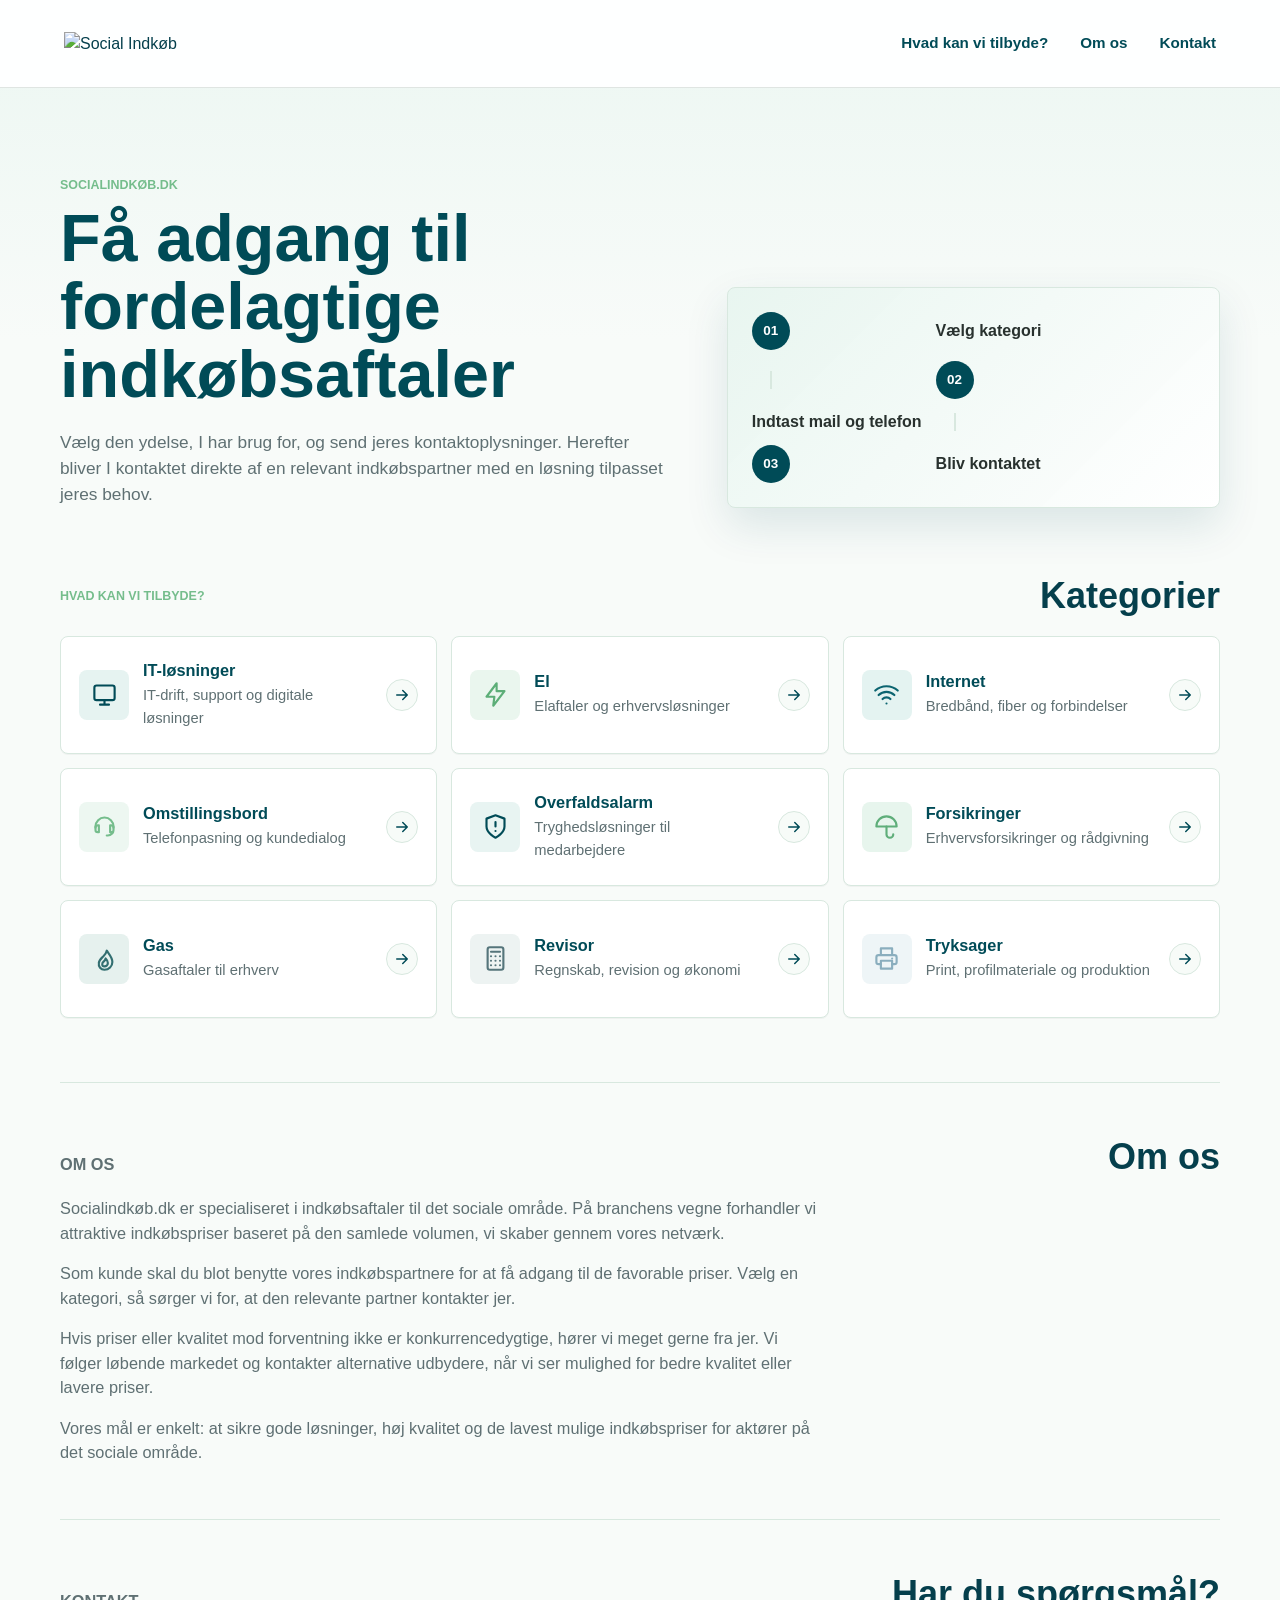
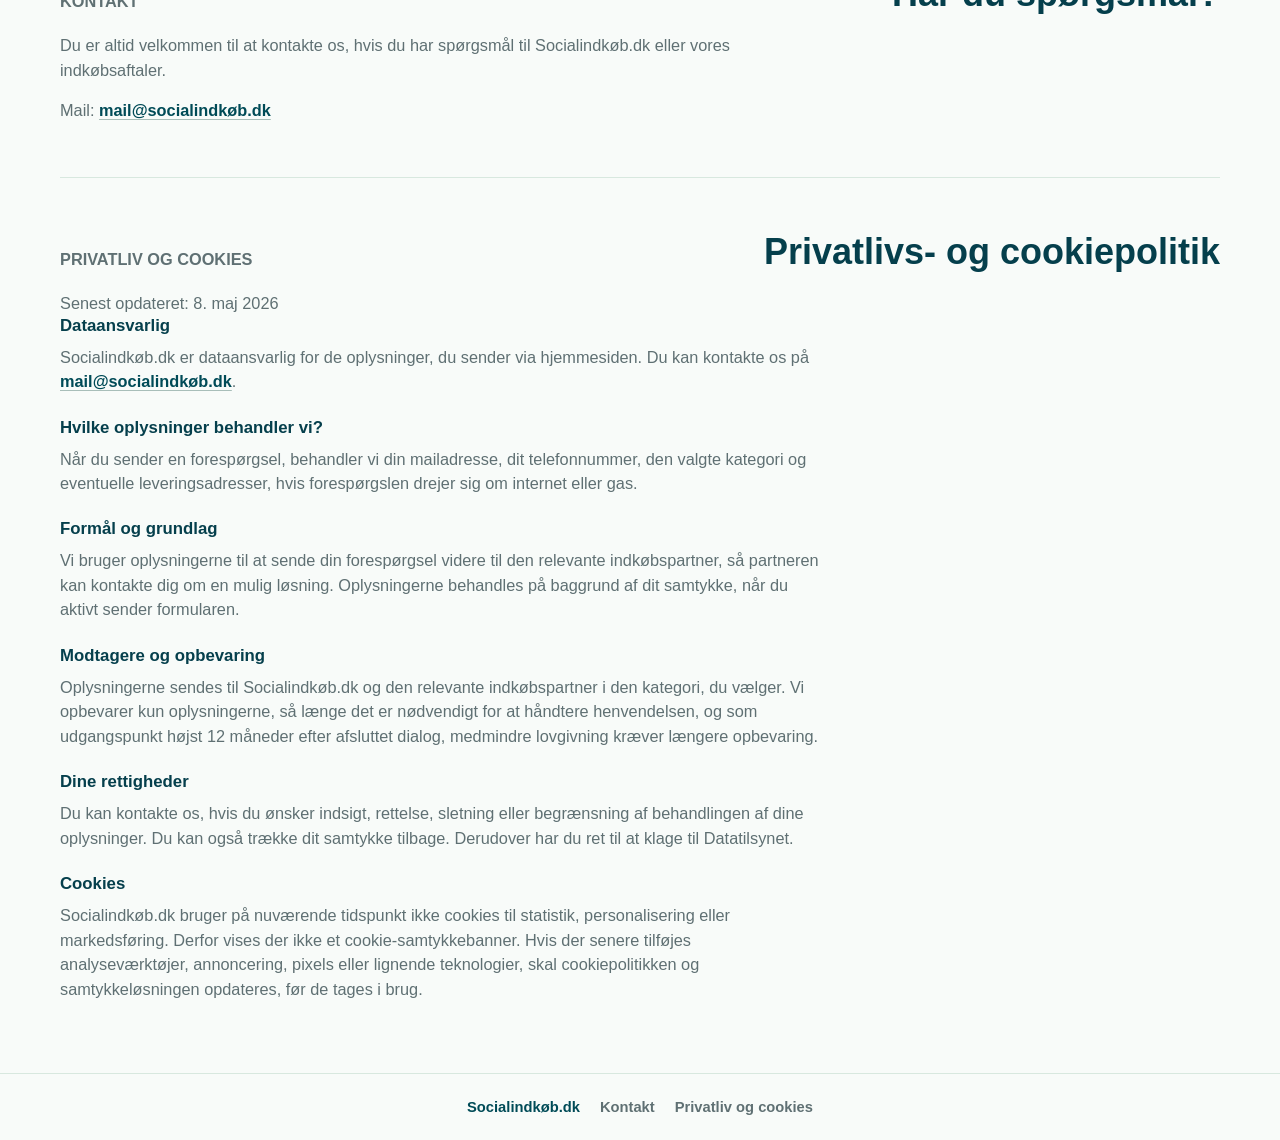
==== index.html @ e5fb5046 "Add files via upload" ====
<!doctype html>
<html lang="da">
  <head>
    <meta charset="utf-8">
    <meta name="viewport" content="width=device-width, initial-scale=1">
    <title>Socialindkøb.dk</title>
    <meta
      name="description"
      content="Socialindkøb.dk forbinder sociale tilbud og aktører med relevante indkøbspartnere og fordelagtige aftaler."
    >
    <link rel="stylesheet" href="styles.css">
  </head>
  <body>
    <header class="site-header">
      <a class="brand" href="#top" aria-label="Socialindkøb.dk forside">
        <img src="assets/social-indkob-logo-clean.png" alt="Social Indkøb" class="brand-logo">
      </a>
      <nav class="main-nav" aria-label="Hovednavigation">
        <a href="#tilbud">Hvad kan vi tilbyde?</a>
        <a href="#om-os">Om os</a>
        <a href="#kontakt">Kontakt</a>
      </nav>
    </header>

    <main id="top">
      <section class="intro" aria-labelledby="intro-title">
        <div class="intro-copy">
          <p class="eyebrow">Socialindkøb.dk</p>
          <h1 id="intro-title">Få adgang til fordelagtige indkøbsaftaler</h1>
          <p>
            Vælg den ydelse, I har brug for, og send jeres kontaktoplysninger.
            Herefter bliver I kontaktet direkte af en relevant indkøbspartner med
            en løsning tilpasset jeres behov.
          </p>
        </div>
        <div class="intro-panel" aria-label="Kontaktflow">
          <span class="panel-number">01</span>
          <span>Vælg kategori</span>
          <span class="panel-divider"></span>
          <span class="panel-number">02</span>
          <span>Indtast mail og telefon</span>
          <span class="panel-divider"></span>
          <span class="panel-number">03</span>
          <span>Bliv kontaktet</span>
        </div>
      </section>

      <section class="category-section" id="tilbud" aria-labelledby="category-title">
        <div class="section-heading">
          <p class="eyebrow">Hvad kan vi tilbyde?</p>
          <h2 id="category-title">Kategorier</h2>
        </div>

        <div class="category-grid" id="categoryGrid"></div>
      </section>

      <section class="content-section" id="om-os" aria-labelledby="about-title">
        <div class="section-heading">
          <p class="eyebrow">Om os</p>
          <h2 id="about-title">Om os</h2>
        </div>
        <p>
          Socialindkøb.dk er specialiseret i indkøbsaftaler til det sociale område.
          På branchens vegne forhandler vi attraktive indkøbspriser baseret på den samlede
          volumen, vi skaber gennem vores netværk.
        </p>
        <p>
          Som kunde skal du blot benytte vores indkøbspartnere for at få adgang til de
          favorable priser. Vælg en kategori, så sørger vi for, at den relevante partner
          kontakter jer.
        </p>
        <p>
          Hvis priser eller kvalitet mod forventning ikke er konkurrencedygtige, hører vi
          meget gerne fra jer. Vi følger løbende markedet og kontakter alternative udbydere,
          når vi ser mulighed for bedre kvalitet eller lavere priser.
        </p>
        <p>
          Vores mål er enkelt: at sikre gode løsninger, høj kvalitet og de lavest mulige
          indkøbspriser for aktører på det sociale område.
        </p>
      </section>

      <section class="content-section contact-section" id="kontakt" aria-labelledby="contact-title">
        <div class="section-heading">
          <p class="eyebrow">Kontakt</p>
          <h2 id="contact-title">Har du spørgsmål?</h2>
        </div>
        <p>
          Du er altid velkommen til at kontakte os, hvis du har spørgsmål til
          Socialindkøb.dk eller vores indkøbsaftaler.
        </p>
        <p>
          Mail:
          <a class="text-link" href="mailto:mail@socialindkøb.dk">mail@socialindkøb.dk</a>
        </p>
      </section>

      <section class="content-section policy-section" id="privatliv" aria-labelledby="privacy-title">
        <div class="section-heading">
          <p class="eyebrow">Privatliv og cookies</p>
          <h2 id="privacy-title">Privatlivs- og cookiepolitik</h2>
        </div>
        <p class="policy-updated">Senest opdateret: 8. maj 2026</p>

        <div class="policy-block">
          <h3>Dataansvarlig</h3>
          <p>
            Socialindkøb.dk er dataansvarlig for de oplysninger, du sender via hjemmesiden.
            Du kan kontakte os på
            <a class="text-link" href="mailto:mail@socialindkøb.dk">mail@socialindkøb.dk</a>.
          </p>
        </div>

        <div class="policy-block">
          <h3>Hvilke oplysninger behandler vi?</h3>
          <p>
            Når du sender en forespørgsel, behandler vi din mailadresse, dit telefonnummer,
            den valgte kategori og eventuelle leveringsadresser, hvis forespørgslen drejer
            sig om internet eller gas.
          </p>
        </div>

        <div class="policy-block">
          <h3>Formål og grundlag</h3>
          <p>
            Vi bruger oplysningerne til at sende din forespørgsel videre til den relevante
            indkøbspartner, så partneren kan kontakte dig om en mulig løsning. Oplysningerne
            behandles på baggrund af dit samtykke, når du aktivt sender formularen.
          </p>
        </div>

        <div class="policy-block">
          <h3>Modtagere og opbevaring</h3>
          <p>
            Oplysningerne sendes til Socialindkøb.dk og den relevante indkøbspartner i den
            kategori, du vælger. Vi opbevarer kun oplysningerne, så længe det er nødvendigt
            for at håndtere henvendelsen, og som udgangspunkt højst 12 måneder efter afsluttet
            dialog, medmindre lovgivning kræver længere opbevaring.
          </p>
        </div>

        <div class="policy-block">
          <h3>Dine rettigheder</h3>
          <p>
            Du kan kontakte os, hvis du ønsker indsigt, rettelse, sletning eller begrænsning
            af behandlingen af dine oplysninger. Du kan også trække dit samtykke tilbage.
            Derudover har du ret til at klage til Datatilsynet.
          </p>
        </div>

        <div class="policy-block">
          <h3>Cookies</h3>
          <p>
            Socialindkøb.dk bruger på nuværende tidspunkt ikke cookies til statistik,
            personalisering eller markedsføring. Derfor vises der ikke et cookie-samtykkebanner.
            Hvis der senere tilføjes analyseværktøjer, annoncering, pixels eller lignende
            teknologier, skal cookiepolitikken og samtykkeløsningen opdateres, før de tages i brug.
          </p>
        </div>
      </section>
    </main>

    <footer class="site-footer">
      <span>Socialindkøb.dk</span>
      <a href="#kontakt">Kontakt</a>
      <a href="#privatliv">Privatliv og cookies</a>
    </footer>

    <dialog class="lead-dialog" id="leadDialog" aria-labelledby="dialogTitle">
      <form id="leadForm" method="dialog">
        <div class="dialog-top">
          <div>
            <p class="eyebrow">Forespørgsel</p>
            <h2 id="dialogTitle">Send kontaktoplysninger</h2>
          </div>
          <button class="icon-button" type="button" id="closeDialog" aria-label="Luk formular">
            <svg aria-hidden="true" viewBox="0 0 24 24">
              <path d="M18 6 6 18M6 6l12 12"></path>
            </svg>
          </button>
        </div>

        <input type="hidden" id="categoryInput" name="category">

        <label for="emailInput">
          Mail
          <input id="emailInput" name="email" type="email" autocomplete="email" required>
        </label>

        <label for="phoneInput">
          Telefon
          <input id="phoneInput" name="phone" type="tel" autocomplete="tel" required>
        </label>

        <label class="delivery-address-field" id="deliveryAddressField" for="deliveryAddressInput" hidden>
          Leveringsadresse(r)
          <textarea
            id="deliveryAddressInput"
            name="deliveryAddress"
            rows="4"
            placeholder="Skriv den eller de adresser, leveringen drejer sig om"
          ></textarea>
        </label>

        <label class="consent-field" for="privacyConsentInput">
          <input id="privacyConsentInput" name="privacyConsent" type="checkbox" required>
          <span>
            Jeg accepterer, at Socialindkøb.dk må sende mine oplysninger til den relevante
            indkøbspartner, så jeg kan blive kontaktet. Jeg har læst
            <a class="text-link" href="#privatliv">privatlivs- og cookiepolitikken</a>.
          </span>
        </label>

        <p class="form-status" id="formStatus" role="status" aria-live="polite"></p>

        <div class="dialog-actions">
          <button class="secondary-button" type="button" id="cancelDialog">Annuller</button>
          <button class="primary-button" type="submit">Send forespørgsel</button>
        </div>
      </form>
    </dialog>

    <script src="script.js"></script>
  </body>
</html>
---- styles.css ----
:root {
  --bg: #f8fbf9;
  --surface: #ffffff;
  --ink: #053f4c;
  --muted: #5f7073;
  --line: #d8e8df;
  --green: #75bd8c;
  --green-dark: #004b57;
  --teal-soft: #e7f5ef;
  --gold: #75bd8c;
  --red: #b86c5d;
  --blue: #9bb9c7;
  --shadow: 0 18px 44px rgba(0, 75, 87, 0.12);
}

* {
  box-sizing: border-box;
}

html {
  scroll-behavior: smooth;
}

body {
  margin: 0;
  min-width: 320px;
  background:
    linear-gradient(180deg, rgba(231, 245, 239, 0.74) 0, rgba(248, 251, 249, 0) 340px),
    var(--bg);
  color: var(--ink);
  font-family: Arial, Helvetica, sans-serif;
  line-height: 1.5;
}

a {
  color: inherit;
  text-decoration: none;
}

.text-link {
  color: var(--green-dark);
  font-weight: 800;
  text-decoration: underline;
  text-decoration-color: rgba(19, 76, 66, 0.35);
  text-underline-offset: 3px;
}

button,
input,
textarea {
  font: inherit;
}

.site-header {
  position: sticky;
  top: 0;
  z-index: 10;
  display: flex;
  align-items: center;
  justify-content: space-between;
  gap: 24px;
  min-height: 88px;
  padding: 12px clamp(18px, 5vw, 64px);
  border-bottom: 1px solid rgba(220, 227, 223, 0.9);
  background: rgba(255, 255, 255, 0.94);
  backdrop-filter: blur(18px);
}

.brand {
  display: inline-flex;
  align-items: center;
  flex: 0 0 auto;
  max-width: min(330px, 58vw);
}

.brand-logo {
  display: block;
  width: clamp(220px, 22vw, 330px);
  height: auto;
}

.main-nav {
  display: flex;
  align-items: center;
  justify-content: flex-end;
  gap: clamp(14px, 3vw, 32px);
  color: var(--green-dark);
  font-size: 0.95rem;
  font-weight: 700;
}

.main-nav a {
  position: relative;
  white-space: nowrap;
}

.main-nav a::after {
  position: absolute;
  right: 0;
  bottom: -8px;
  left: 0;
  height: 2px;
  background: var(--green);
  content: "";
  opacity: 0;
  transform: translateY(4px);
  transition: opacity 160ms ease, transform 160ms ease;
}

.main-nav a:hover::after,
.main-nav a:focus-visible::after {
  opacity: 1;
  transform: translateY(0);
}

main {
  overflow: hidden;
}

.intro,
.category-section,
.content-section {
  width: min(1160px, calc(100% - 36px));
  margin: 0 auto;
}

.intro {
  display: grid;
  grid-template-columns: minmax(0, 1.1fr) minmax(280px, 0.9fr);
  gap: clamp(24px, 5vw, 64px);
  align-items: end;
  padding: clamp(42px, 8vw, 88px) 0 32px;
}

.intro-copy {
  max-width: 720px;
}

.eyebrow {
  margin: 0 0 10px;
  color: var(--green);
  font-size: 0.78rem;
  font-weight: 800;
  letter-spacing: 0;
  text-transform: uppercase;
}

h1,
h2,
p {
  overflow-wrap: anywhere;
}

h1 {
  max-width: 800px;
  margin: 0;
  color: var(--green-dark);
  font-size: clamp(2.15rem, 5.2vw, 4.4rem);
  line-height: 1.02;
  letter-spacing: 0;
}

.intro-copy p:last-child {
  max-width: 620px;
  margin: 22px 0 0;
  color: var(--muted);
  font-size: 1.08rem;
}

.intro-panel {
  display: grid;
  grid-template-columns: auto minmax(0, 1fr);
  gap: 11px 14px;
  align-items: center;
  padding: 24px;
  border: 1px solid var(--line);
  border-radius: 8px;
  background:
    linear-gradient(135deg, rgba(231, 245, 239, 0.95), rgba(255, 255, 255, 0.94)),
    var(--surface);
  box-shadow: var(--shadow);
  color: #28312e;
  font-weight: 700;
}

.panel-number {
  display: grid;
  width: 38px;
  height: 38px;
  place-items: center;
  border-radius: 50%;
  background: var(--green-dark);
  color: #fff;
  font-size: 0.84rem;
  font-weight: 800;
}

.panel-divider {
  width: 2px;
  height: 18px;
  margin-left: 18px;
  background: var(--line);
}

.category-section {
  padding: 36px 0 64px;
}

.section-heading {
  display: flex;
  align-items: end;
  justify-content: space-between;
  gap: 24px;
  margin-bottom: 20px;
}

.section-heading h2 {
  margin: 0;
  font-size: clamp(1.55rem, 3vw, 2.25rem);
  line-height: 1.1;
  letter-spacing: 0;
}

.category-grid {
  display: grid;
  grid-template-columns: repeat(3, minmax(0, 1fr));
  gap: 14px;
}

.category-card {
  position: relative;
  display: grid;
  grid-template-columns: 50px minmax(0, 1fr) 32px;
  gap: 14px;
  align-items: center;
  min-height: 118px;
  padding: 18px;
  border: 1px solid var(--line);
  border-radius: 8px;
  background: var(--surface);
  color: var(--ink);
  text-align: left;
  cursor: pointer;
  box-shadow: 0 1px 0 rgba(31, 41, 38, 0.04);
  transition: border-color 160ms ease, box-shadow 160ms ease, transform 160ms ease;
}

.category-card:hover,
.category-card:focus-visible {
  border-color: rgba(117, 189, 140, 0.72);
  box-shadow: var(--shadow);
  outline: none;
  transform: translateY(-2px);
}

.category-icon {
  display: grid;
  width: 50px;
  height: 50px;
  place-items: center;
  border-radius: 8px;
  background: var(--icon-bg);
  color: var(--icon-color);
}

.category-icon svg {
  width: 27px;
  height: 27px;
  fill: none;
  stroke: currentColor;
  stroke-linecap: round;
  stroke-linejoin: round;
  stroke-width: 1.9;
}

.category-text {
  min-width: 0;
}

.category-card h3 {
  margin: 0 0 4px;
  color: var(--green-dark);
  font-size: 1.02rem;
  line-height: 1.2;
  letter-spacing: 0;
}

.category-card p {
  margin: 0;
  color: var(--muted);
  font-size: 0.92rem;
}

.arrow-icon {
  display: grid;
  width: 32px;
  height: 32px;
  place-items: center;
  border: 1px solid var(--line);
  border-radius: 50%;
  background: #f7fbf8;
  color: var(--green-dark);
}

.arrow-icon svg {
  width: 18px;
  height: 18px;
  fill: none;
  stroke: currentColor;
  stroke-linecap: round;
  stroke-linejoin: round;
  stroke-width: 2;
}

.content-section {
  padding: 54px 0;
  border-top: 1px solid var(--line);
}

.content-section p {
  max-width: 760px;
  margin: 0;
  color: var(--muted);
  font-size: 1.02rem;
}

.content-section p + p {
  margin-top: 16px;
}

.contact-section {
  padding-bottom: 54px;
}

.policy-section {
  padding-bottom: 72px;
}

.policy-block {
  max-width: 820px;
}

.policy-updated {
  margin-bottom: 24px;
  font-size: 0.92rem;
}

.policy-block + .policy-block {
  margin-top: 24px;
}

.policy-block h3 {
  margin: 0 0 8px;
  color: var(--ink);
  font-size: 1.05rem;
  line-height: 1.25;
  letter-spacing: 0;
}

.site-footer {
  display: flex;
  align-items: center;
  justify-content: center;
  gap: 20px;
  padding: 22px clamp(18px, 5vw, 64px);
  border-top: 1px solid var(--line);
  color: var(--muted);
  font-size: 0.92rem;
}

.site-footer span {
  color: var(--green-dark);
  font-weight: 800;
}

.site-footer a {
  font-weight: 700;
}

.lead-dialog {
  width: min(520px, calc(100% - 32px));
  padding: 0;
  border: 0;
  border-radius: 8px;
  background: var(--surface);
  color: var(--ink);
  box-shadow: 0 28px 80px rgba(31, 41, 38, 0.28);
}

.lead-dialog::backdrop {
  background: rgba(18, 29, 26, 0.48);
  backdrop-filter: blur(3px);
}

.lead-dialog form {
  padding: 24px;
}

.dialog-top {
  display: flex;
  align-items: start;
  justify-content: space-between;
  gap: 20px;
  margin-bottom: 22px;
}

.dialog-top h2 {
  margin: 0;
  font-size: 1.45rem;
  line-height: 1.16;
  letter-spacing: 0;
}

.icon-button {
  display: grid;
  width: 42px;
  height: 42px;
  flex: 0 0 auto;
  place-items: center;
  border: 1px solid var(--line);
  border-radius: 50%;
  background: #fff;
  color: var(--ink);
  cursor: pointer;
}

.icon-button svg {
  width: 22px;
  height: 22px;
  fill: none;
  stroke: currentColor;
  stroke-linecap: round;
  stroke-linejoin: round;
  stroke-width: 2;
}

label {
  display: grid;
  gap: 8px;
  margin: 0 0 16px;
  color: #35413c;
  font-size: 0.92rem;
  font-weight: 800;
}

.consent-field {
  grid-template-columns: 20px minmax(0, 1fr);
  align-items: start;
  gap: 10px;
  color: var(--muted);
  font-size: 0.9rem;
  font-weight: 600;
  line-height: 1.4;
}

input {
  width: 100%;
  min-height: 48px;
  padding: 12px 14px;
  border: 1px solid #cfd8d3;
  border-radius: 8px;
  background: #fbfcfb;
  color: var(--ink);
}

input[type="checkbox"] {
  width: 18px;
  min-height: 18px;
  margin: 2px 0 0;
  accent-color: var(--green-dark);
}

textarea {
  width: 100%;
  min-height: 112px;
  padding: 12px 14px;
  border: 1px solid #cfd8d3;
  border-radius: 8px;
  background: #fbfcfb;
  color: var(--ink);
  resize: vertical;
}

input:focus,
textarea:focus {
  border-color: var(--green);
  outline: 3px solid rgba(29, 111, 95, 0.14);
}

.delivery-address-field[hidden] {
  display: none;
}

.form-status {
  min-height: 22px;
  margin: 2px 0 16px;
  color: var(--green-dark);
  font-size: 0.92rem;
  font-weight: 700;
}

.dialog-actions {
  display: flex;
  justify-content: flex-end;
  gap: 10px;
}

.primary-button,
.secondary-button {
  min-height: 46px;
  padding: 0 18px;
  border-radius: 8px;
  cursor: pointer;
  font-weight: 800;
}

.primary-button {
  border: 1px solid var(--green-dark);
  background: var(--green-dark);
  color: #fff;
}

.primary-button:hover,
.primary-button:focus-visible {
  background: #003f49;
}

.secondary-button {
  border: 1px solid var(--line);
  background: #fff;
  color: #303a36;
}

@media (max-width: 900px) {
  .site-header {
    align-items: flex-start;
    flex-direction: column;
    gap: 12px;
  }

  .main-nav {
    width: 100%;
    justify-content: flex-start;
    overflow-x: auto;
    padding-bottom: 4px;
  }

  .intro {
    grid-template-columns: 1fr;
    padding-top: 34px;
  }

  .category-grid {
    grid-template-columns: repeat(2, minmax(0, 1fr));
  }
}

@media (max-width: 620px) {
  .brand-logo {
    width: min(235px, 68vw);
  }

  .intro,
  .category-section,
  .content-section {
    width: min(100% - 28px, 1160px);
  }

  .intro-copy p:last-child {
    font-size: 1rem;
  }

  .category-grid {
    grid-template-columns: 1fr;
  }

  .category-card {
    grid-template-columns: 46px minmax(0, 1fr) 30px;
    min-height: 104px;
    padding: 16px;
  }

  .category-icon {
    width: 46px;
    height: 46px;
  }

  .dialog-actions {
    flex-direction: column-reverse;
  }

  .primary-button,
  .secondary-button {
    width: 100%;
  }

  .site-footer {
    align-items: flex-start;
    flex-direction: column;
    gap: 8px;
  }
}
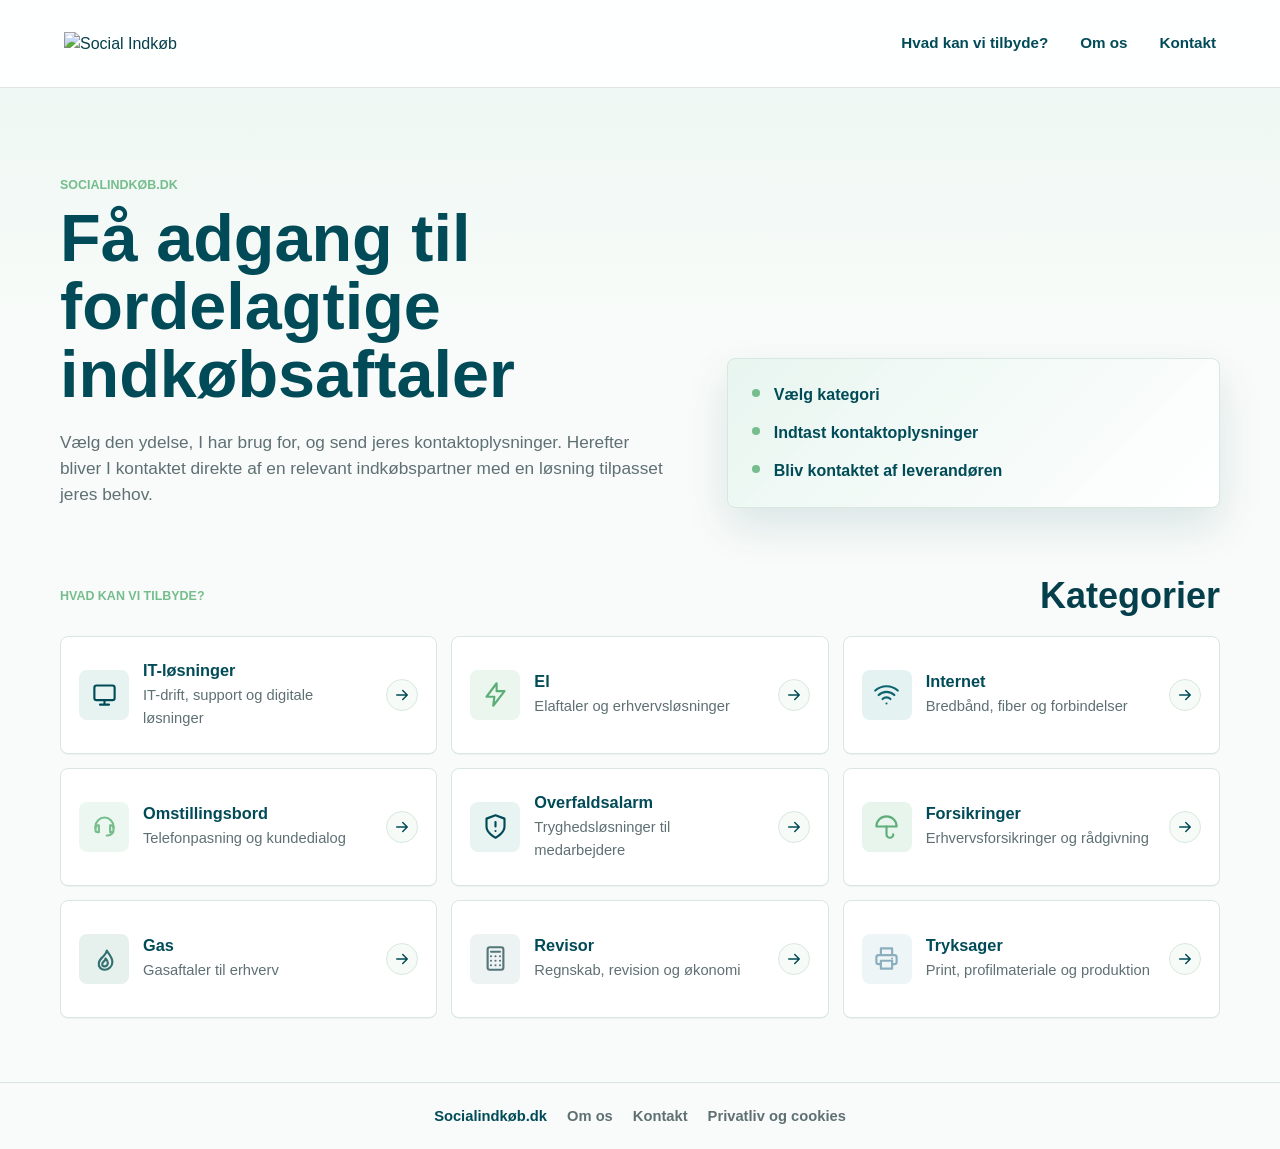
==== commit b3d01e18: "Add files via upload" ====
--- a/index.html
+++ b/index.html
@@ -17,8 +17,8 @@
       </a>
       <nav class="main-nav" aria-label="Hovednavigation">
         <a href="#tilbud">Hvad kan vi tilbyde?</a>
-        <a href="#om-os">Om os</a>
-        <a href="#kontakt">Kontakt</a>
+        <a href="om-os.html">Om os</a>
+        <a href="kontakt.html">Kontakt</a>
       </nav>
     </header>
 
@@ -33,16 +33,11 @@
             en løsning tilpasset jeres behov.
           </p>
         </div>
-        <div class="intro-panel" aria-label="Kontaktflow">
-          <span class="panel-number">01</span>
-          <span>Vælg kategori</span>
-          <span class="panel-divider"></span>
-          <span class="panel-number">02</span>
-          <span>Indtast mail og telefon</span>
-          <span class="panel-divider"></span>
-          <span class="panel-number">03</span>
-          <span>Bliv kontaktet</span>
-        </div>
+        <ul class="intro-steps" aria-label="Kontaktflow">
+          <li>Vælg kategori</li>
+          <li>Indtast kontaktoplysninger</li>
+          <li>Bliv kontaktet af leverandøren</li>
+        </ul>
       </section>
 
       <section class="category-section" id="tilbud" aria-labelledby="category-title">
@@ -54,116 +49,13 @@
         <div class="category-grid" id="categoryGrid"></div>
       </section>
 
-      <section class="content-section" id="om-os" aria-labelledby="about-title">
-        <div class="section-heading">
-          <p class="eyebrow">Om os</p>
-          <h2 id="about-title">Om os</h2>
-        </div>
-        <p>
-          Socialindkøb.dk er specialiseret i indkøbsaftaler til det sociale område.
-          På branchens vegne forhandler vi attraktive indkøbspriser baseret på den samlede
-          volumen, vi skaber gennem vores netværk.
-        </p>
-        <p>
-          Som kunde skal du blot benytte vores indkøbspartnere for at få adgang til de
-          favorable priser. Vælg en kategori, så sørger vi for, at den relevante partner
-          kontakter jer.
-        </p>
-        <p>
-          Hvis priser eller kvalitet mod forventning ikke er konkurrencedygtige, hører vi
-          meget gerne fra jer. Vi følger løbende markedet og kontakter alternative udbydere,
-          når vi ser mulighed for bedre kvalitet eller lavere priser.
-        </p>
-        <p>
-          Vores mål er enkelt: at sikre gode løsninger, høj kvalitet og de lavest mulige
-          indkøbspriser for aktører på det sociale område.
-        </p>
-      </section>
-
-      <section class="content-section contact-section" id="kontakt" aria-labelledby="contact-title">
-        <div class="section-heading">
-          <p class="eyebrow">Kontakt</p>
-          <h2 id="contact-title">Har du spørgsmål?</h2>
-        </div>
-        <p>
-          Du er altid velkommen til at kontakte os, hvis du har spørgsmål til
-          Socialindkøb.dk eller vores indkøbsaftaler.
-        </p>
-        <p>
-          Mail:
-          <a class="text-link" href="mailto:mail@socialindkøb.dk">mail@socialindkøb.dk</a>
-        </p>
-      </section>
-
-      <section class="content-section policy-section" id="privatliv" aria-labelledby="privacy-title">
-        <div class="section-heading">
-          <p class="eyebrow">Privatliv og cookies</p>
-          <h2 id="privacy-title">Privatlivs- og cookiepolitik</h2>
-        </div>
-        <p class="policy-updated">Senest opdateret: 8. maj 2026</p>
-
-        <div class="policy-block">
-          <h3>Dataansvarlig</h3>
-          <p>
-            Socialindkøb.dk er dataansvarlig for de oplysninger, du sender via hjemmesiden.
-            Du kan kontakte os på
-            <a class="text-link" href="mailto:mail@socialindkøb.dk">mail@socialindkøb.dk</a>.
-          </p>
-        </div>
-
-        <div class="policy-block">
-          <h3>Hvilke oplysninger behandler vi?</h3>
-          <p>
-            Når du sender en forespørgsel, behandler vi din mailadresse, dit telefonnummer,
-            den valgte kategori og eventuelle leveringsadresser, hvis forespørgslen drejer
-            sig om internet eller gas.
-          </p>
-        </div>
-
-        <div class="policy-block">
-          <h3>Formål og grundlag</h3>
-          <p>
-            Vi bruger oplysningerne til at sende din forespørgsel videre til den relevante
-            indkøbspartner, så partneren kan kontakte dig om en mulig løsning. Oplysningerne
-            behandles på baggrund af dit samtykke, når du aktivt sender formularen.
-          </p>
-        </div>
-
-        <div class="policy-block">
-          <h3>Modtagere og opbevaring</h3>
-          <p>
-            Oplysningerne sendes til Socialindkøb.dk og den relevante indkøbspartner i den
-            kategori, du vælger. Vi opbevarer kun oplysningerne, så længe det er nødvendigt
-            for at håndtere henvendelsen, og som udgangspunkt højst 12 måneder efter afsluttet
-            dialog, medmindre lovgivning kræver længere opbevaring.
-          </p>
-        </div>
-
-        <div class="policy-block">
-          <h3>Dine rettigheder</h3>
-          <p>
-            Du kan kontakte os, hvis du ønsker indsigt, rettelse, sletning eller begrænsning
-            af behandlingen af dine oplysninger. Du kan også trække dit samtykke tilbage.
-            Derudover har du ret til at klage til Datatilsynet.
-          </p>
-        </div>
-
-        <div class="policy-block">
-          <h3>Cookies</h3>
-          <p>
-            Socialindkøb.dk bruger på nuværende tidspunkt ikke cookies til statistik,
-            personalisering eller markedsføring. Derfor vises der ikke et cookie-samtykkebanner.
-            Hvis der senere tilføjes analyseværktøjer, annoncering, pixels eller lignende
-            teknologier, skal cookiepolitikken og samtykkeløsningen opdateres, før de tages i brug.
-          </p>
-        </div>
-      </section>
     </main>
 
     <footer class="site-footer">
       <span>Socialindkøb.dk</span>
-      <a href="#kontakt">Kontakt</a>
-      <a href="#privatliv">Privatliv og cookies</a>
+      <a href="om-os.html">Om os</a>
+      <a href="kontakt.html">Kontakt</a>
+      <a href="privatliv.html">Privatliv og cookies</a>
     </footer>
 
     <dialog class="lead-dialog" id="leadDialog" aria-labelledby="dialogTitle">
@@ -207,7 +99,7 @@
           <span>
             Jeg accepterer, at Socialindkøb.dk må sende mine oplysninger til den relevante
             indkøbspartner, så jeg kan blive kontaktet. Jeg har læst
-            <a class="text-link" href="#privatliv">privatlivs- og cookiepolitikken</a>.
+            <a class="text-link" href="privatliv.html">privatlivs- og cookiepolitikken</a>.
           </span>
         </label>
 
--- a/styles.css
+++ b/styles.css
@@ -167,11 +167,10 @@
   font-size: 1.08rem;
 }
 
-.intro-panel {
-  display: grid;
-  grid-template-columns: auto minmax(0, 1fr);
-  gap: 11px 14px;
-  align-items: center;
+.intro-steps {
+  display: grid;
+  gap: 14px;
+  margin: 0;
   padding: 24px;
   border: 1px solid var(--line);
   border-radius: 8px;
@@ -179,27 +178,26 @@
     linear-gradient(135deg, rgba(231, 245, 239, 0.95), rgba(255, 255, 255, 0.94)),
     var(--surface);
   box-shadow: var(--shadow);
-  color: #28312e;
-  font-weight: 700;
-}
-
-.panel-number {
-  display: grid;
-  width: 38px;
-  height: 38px;
-  place-items: center;
+  color: var(--green-dark);
+  font-weight: 800;
+  list-style: none;
+}
+
+.intro-steps li {
+  position: relative;
+  padding-left: 22px;
+}
+
+.intro-steps li::before {
+  position: absolute;
+  top: 0.64em;
+  left: 0;
+  width: 8px;
+  height: 8px;
   border-radius: 50%;
-  background: var(--green-dark);
-  color: #fff;
-  font-size: 0.84rem;
-  font-weight: 800;
-}
-
-.panel-divider {
-  width: 2px;
-  height: 18px;
-  margin-left: 18px;
-  background: var(--line);
+  background: var(--green);
+  content: "";
+  transform: translateY(-50%);
 }
 
 .category-section {
@@ -317,6 +315,11 @@
   border-top: 1px solid var(--line);
 }
 
+.legal-main .content-section {
+  border-top: 0;
+  padding-top: clamp(42px, 7vw, 76px);
+}
+
 .content-section p {
   max-width: 760px;
   margin: 0;
@@ -349,6 +352,7 @@
   margin-top: 24px;
 }
 
+.policy-block h2,
 .policy-block h3 {
   margin: 0 0 8px;
   color: var(--ink);
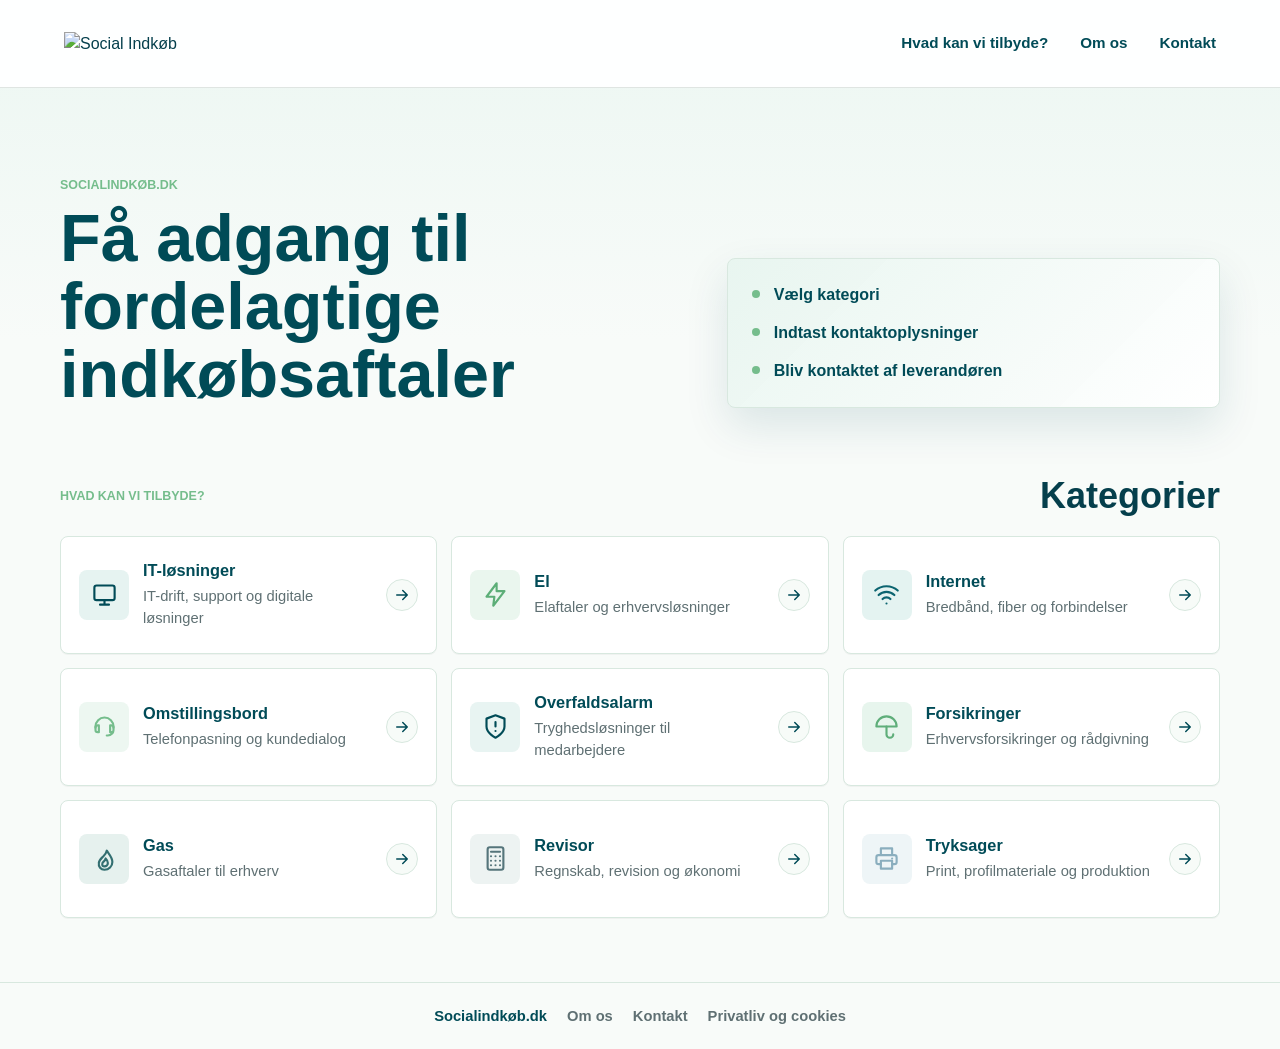
==== commit 04b0d04c: "Add files via upload" ====
--- a/index.html
+++ b/index.html
@@ -27,11 +27,6 @@
         <div class="intro-copy">
           <p class="eyebrow">Socialindkøb.dk</p>
           <h1 id="intro-title">Få adgang til fordelagtige indkøbsaftaler</h1>
-          <p>
-            Vælg den ydelse, I har brug for, og send jeres kontaktoplysninger.
-            Herefter bliver I kontaktet direkte af en relevant indkøbspartner med
-            en løsning tilpasset jeres behov.
-          </p>
         </div>
         <ul class="intro-steps" aria-label="Kontaktflow">
           <li>Vælg kategori</li>
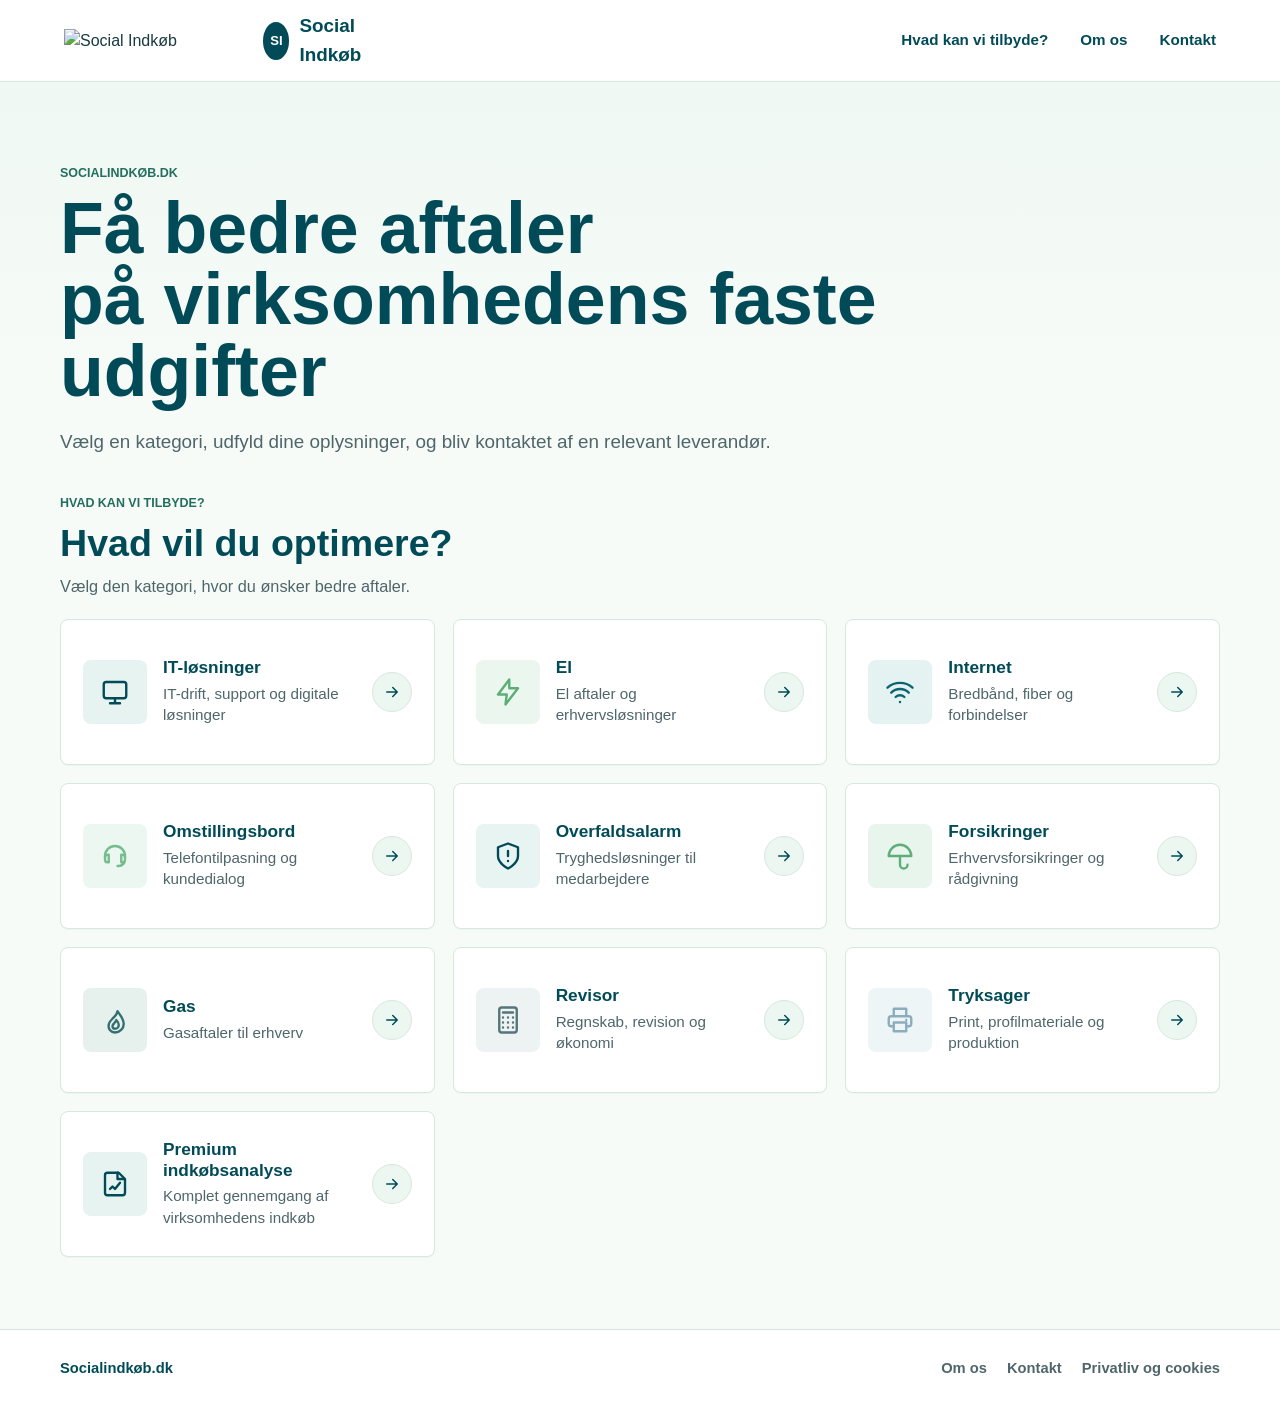
==== commit 212f7990: "Add files via upload" ====
--- a/index.html
+++ b/index.html
@@ -13,7 +13,16 @@
   <body>
     <header class="site-header">
       <a class="brand" href="#top" aria-label="Socialindkøb.dk forside">
-        <img src="assets/social-indkob-logo-clean.png" alt="Social Indkøb" class="brand-logo">
+        <img
+          src="assets/social-indkob-logo-clean.png"
+          alt="Social Indkøb"
+          class="brand-logo"
+          onerror="this.hidden = true; this.nextElementSibling.hidden = false;"
+        >
+        <span class="brand-fallback" hidden>
+          <span class="brand-fallback-mark">SI</span>
+          <span>Social Indkøb</span>
+        </span>
       </a>
       <nav class="main-nav" aria-label="Hovednavigation">
         <a href="#tilbud">Hvad kan vi tilbyde?</a>
@@ -23,34 +32,42 @@
     </header>
 
     <main id="top">
-      <section class="intro" aria-labelledby="intro-title">
-        <div class="intro-copy">
+      <section class="hero" aria-labelledby="hero-title">
+        <div class="hero-copy">
           <p class="eyebrow">Socialindkøb.dk</p>
-          <h1 id="intro-title">Få adgang til fordelagtige indkøbsaftaler</h1>
+          <h1 id="hero-title">
+            Få bedre aftaler
+            <span>på virksomhedens faste udgifter</span>
+          </h1>
+          <p class="hero-subtitle">
+            Vælg en kategori, udfyld dine oplysninger, og bliv kontaktet af en relevant
+            leverandør.
+          </p>
         </div>
-        <ul class="intro-steps" aria-label="Kontaktflow">
-          <li>Vælg kategori</li>
-          <li>Indtast kontaktoplysninger</li>
-          <li>Bliv kontaktet af leverandøren</li>
-        </ul>
       </section>
 
       <section class="category-section" id="tilbud" aria-labelledby="category-title">
         <div class="section-heading">
-          <p class="eyebrow">Hvad kan vi tilbyde?</p>
-          <h2 id="category-title">Kategorier</h2>
+          <div>
+            <p class="eyebrow">Hvad kan vi tilbyde?</p>
+            <h2 id="category-title">Hvad vil du optimere?</h2>
+            <p class="section-subtitle">Vælg den kategori, hvor du ønsker bedre aftaler.</p>
+          </div>
         </div>
 
         <div class="category-grid" id="categoryGrid"></div>
       </section>
-
     </main>
 
     <footer class="site-footer">
-      <span>Socialindkøb.dk</span>
-      <a href="om-os.html">Om os</a>
-      <a href="kontakt.html">Kontakt</a>
-      <a href="privatliv.html">Privatliv og cookies</a>
+      <div class="footer-inner">
+        <span class="footer-brand">Socialindkøb.dk</span>
+        <nav class="footer-nav" aria-label="Footer navigation">
+          <a href="om-os.html">Om os</a>
+          <a href="kontakt.html">Kontakt</a>
+          <a href="privatliv.html">Privatliv og cookies</a>
+        </nav>
+      </div>
     </footer>
 
     <dialog class="lead-dialog" id="leadDialog" aria-labelledby="dialogTitle">
--- a/styles.css
+++ b/styles.css
@@ -1,16 +1,21 @@
 :root {
-  --bg: #f8fbf9;
+  --bg: #f7fbf8;
   --surface: #ffffff;
+  --surface-tint: #edf7f2;
   --ink: #053f4c;
-  --muted: #5f7073;
-  --line: #d8e8df;
-  --green: #75bd8c;
-  --green-dark: #004b57;
-  --teal-soft: #e7f5ef;
-  --gold: #75bd8c;
-  --red: #b86c5d;
-  --blue: #9bb9c7;
+  --text: #183a40;
+  --muted: #4f666a;
+  --label: #236e5e;
+  --line: #d6e8df;
+  --mint: #75bd8c;
+  --mint-strong: #4eaa70;
+  --petrol: #004b57;
+  --petrol-dark: #003944;
+  --focus: rgba(0, 75, 87, 0.24);
   --shadow: 0 18px 44px rgba(0, 75, 87, 0.12);
+  --shadow-soft: 0 10px 28px rgba(0, 75, 87, 0.08);
+  --container: 1160px;
+  --page-x: 36px;
 }
 
 * {
@@ -19,15 +24,20 @@
 
 html {
   scroll-behavior: smooth;
+}
+
+html,
+body {
+  overflow-x: hidden;
 }
 
 body {
   margin: 0;
   min-width: 320px;
   background:
-    linear-gradient(180deg, rgba(231, 245, 239, 0.74) 0, rgba(248, 251, 249, 0) 340px),
+    linear-gradient(180deg, rgba(237, 247, 242, 0.95) 0, rgba(247, 251, 248, 0) 410px),
     var(--bg);
-  color: var(--ink);
+  color: var(--text);
   font-family: Arial, Helvetica, sans-serif;
   line-height: 1.5;
 }
@@ -35,20 +45,41 @@
 a {
   color: inherit;
   text-decoration: none;
-}
-
-.text-link {
-  color: var(--green-dark);
-  font-weight: 800;
-  text-decoration: underline;
-  text-decoration-color: rgba(19, 76, 66, 0.35);
-  text-underline-offset: 3px;
 }
 
 button,
 input,
 textarea {
   font: inherit;
+}
+
+button {
+  border: 0;
+}
+
+:focus-visible {
+  outline: 3px solid var(--focus);
+  outline-offset: 3px;
+}
+
+.visually-hidden {
+  position: absolute;
+  width: 1px;
+  height: 1px;
+  padding: 0;
+  margin: -1px;
+  overflow: hidden;
+  clip: rect(0, 0, 0, 0);
+  white-space: nowrap;
+  border: 0;
+}
+
+.text-link {
+  color: var(--petrol);
+  font-weight: 800;
+  text-decoration: underline;
+  text-decoration-color: rgba(0, 75, 87, 0.35);
+  text-underline-offset: 3px;
 }
 
 .site-header {
@@ -58,11 +89,11 @@
   display: flex;
   align-items: center;
   justify-content: space-between;
-  gap: 24px;
-  min-height: 88px;
+  gap: 28px;
+  min-height: 82px;
   padding: 12px clamp(18px, 5vw, 64px);
-  border-bottom: 1px solid rgba(220, 227, 223, 0.9);
-  background: rgba(255, 255, 255, 0.94);
+  border-bottom: 1px solid rgba(214, 232, 223, 0.9);
+  background: rgba(255, 255, 255, 0.96);
   backdrop-filter: blur(18px);
 }
 
@@ -70,13 +101,37 @@
   display: inline-flex;
   align-items: center;
   flex: 0 0 auto;
-  max-width: min(330px, 58vw);
+  max-width: min(320px, 56vw);
+  min-height: 42px;
 }
 
 .brand-logo {
   display: block;
-  width: clamp(220px, 22vw, 330px);
+  width: clamp(218px, 22vw, 320px);
   height: auto;
+}
+
+.brand-fallback {
+  align-items: center;
+  gap: 10px;
+  color: var(--petrol);
+  font-size: 1.18rem;
+  font-weight: 800;
+}
+
+.brand-fallback:not([hidden]) {
+  display: inline-flex;
+}
+
+.brand-fallback-mark {
+  display: grid;
+  width: 38px;
+  height: 38px;
+  place-items: center;
+  border-radius: 50%;
+  background: var(--petrol);
+  color: #fff;
+  font-size: 0.82rem;
 }
 
 .main-nav {
@@ -84,23 +139,26 @@
   align-items: center;
   justify-content: flex-end;
   gap: clamp(14px, 3vw, 32px);
-  color: var(--green-dark);
+  color: var(--petrol);
   font-size: 0.95rem;
-  font-weight: 700;
+  font-weight: 800;
 }
 
 .main-nav a {
   position: relative;
+  min-height: 32px;
+  display: inline-flex;
+  align-items: center;
   white-space: nowrap;
 }
 
 .main-nav a::after {
   position: absolute;
   right: 0;
-  bottom: -8px;
+  bottom: -3px;
   left: 0;
   height: 2px;
-  background: var(--green);
+  background: var(--mint-strong);
   content: "";
   opacity: 0;
   transform: translateY(4px);
@@ -117,91 +175,79 @@
   overflow: hidden;
 }
 
-.intro,
+.hero,
 .category-section,
 .content-section {
-  width: min(1160px, calc(100% - 36px));
+  width: min(calc(var(--container) + var(--page-x)), 100%);
   margin: 0 auto;
-}
-
-.intro {
-  display: grid;
-  grid-template-columns: minmax(0, 1.1fr) minmax(280px, 0.9fr);
-  gap: clamp(24px, 5vw, 64px);
-  align-items: end;
-  padding: clamp(42px, 8vw, 88px) 0 32px;
-}
-
-.intro-copy {
-  max-width: 720px;
+  padding-right: calc(var(--page-x) / 2);
+  padding-left: calc(var(--page-x) / 2);
+}
+
+.hero {
+  padding-top: clamp(46px, 7vw, 82px);
+  padding-bottom: 20px;
+}
+
+.hero-copy {
+  max-width: 880px;
 }
 
 .eyebrow {
   margin: 0 0 10px;
-  color: var(--green);
+  color: var(--label);
   font-size: 0.78rem;
-  font-weight: 800;
+  font-weight: 900;
   letter-spacing: 0;
   text-transform: uppercase;
 }
 
 h1,
 h2,
+h3,
 p {
   overflow-wrap: anywhere;
 }
 
 h1 {
-  max-width: 800px;
+  max-width: 900px;
   margin: 0;
-  color: var(--green-dark);
-  font-size: clamp(2.15rem, 5.2vw, 4.4rem);
-  line-height: 1.02;
+  color: var(--petrol);
+  font-size: clamp(2.45rem, 5.6vw, 5rem);
+  line-height: 1;
   letter-spacing: 0;
-}
-
-.intro-copy p:last-child {
-  max-width: 620px;
-  margin: 22px 0 0;
+  overflow-wrap: anywhere;
+}
+
+h1 span {
+  display: block;
+}
+
+.hero-subtitle {
+  max-width: 720px;
+  margin: 20px 0 0;
   color: var(--muted);
-  font-size: 1.08rem;
-}
-
-.intro-steps {
-  display: grid;
-  gap: 14px;
-  margin: 0;
-  padding: 24px;
-  border: 1px solid var(--line);
+  font-size: clamp(1rem, 1.8vw, 1.18rem);
+}
+
+.primary-button {
+  display: inline-flex;
+  align-items: center;
+  justify-content: center;
+  min-height: 48px;
   border-radius: 8px;
-  background:
-    linear-gradient(135deg, rgba(231, 245, 239, 0.95), rgba(255, 255, 255, 0.94)),
-    var(--surface);
-  box-shadow: var(--shadow);
-  color: var(--green-dark);
-  font-weight: 800;
-  list-style: none;
-}
-
-.intro-steps li {
-  position: relative;
-  padding-left: 22px;
-}
-
-.intro-steps li::before {
-  position: absolute;
-  top: 0.64em;
-  left: 0;
-  width: 8px;
-  height: 8px;
-  border-radius: 50%;
-  background: var(--green);
-  content: "";
-  transform: translateY(-50%);
-}
-
-.category-section {
-  padding: 36px 0 64px;
+  background: var(--petrol);
+  color: #fff;
+  cursor: pointer;
+  font-weight: 900;
+  transition: background 160ms ease, box-shadow 160ms ease, transform 160ms ease;
+}
+
+.primary-button:hover,
+.primary-button:focus-visible {
+  background: var(--petrol-dark);
+  box-shadow: 0 14px 30px rgba(0, 75, 87, 0.22);
+  transform: translateY(-1px);
 }
 
 .section-heading {
@@ -214,47 +260,75 @@
 
 .section-heading h2 {
   margin: 0;
-  font-size: clamp(1.55rem, 3vw, 2.25rem);
+  color: var(--petrol);
+  font-size: clamp(1.55rem, 3vw, 2.35rem);
   line-height: 1.1;
   letter-spacing: 0;
+}
+
+.legal-main h1 {
+  max-width: 840px;
+  font-size: clamp(2rem, 4vw, 3.2rem);
+  line-height: 1.05;
+}
+
+.section-subtitle {
+  max-width: 620px;
+  margin: 10px 0 0;
+  color: var(--muted);
+  font-size: 1.02rem;
+}
+
+.category-section {
+  padding-top: 18px;
+  padding-bottom: 72px;
+  scroll-margin-top: 104px;
 }
 
 .category-grid {
   display: grid;
   grid-template-columns: repeat(3, minmax(0, 1fr));
-  gap: 14px;
+  gap: 18px;
+  min-width: 0;
 }
 
 .category-card {
   position: relative;
   display: grid;
-  grid-template-columns: 50px minmax(0, 1fr) 32px;
-  gap: 14px;
-  align-items: center;
-  min-height: 118px;
-  padding: 18px;
+  grid-template-columns: 64px minmax(0, 1fr) 44px;
+  gap: 16px;
+  align-items: center;
+  width: 100%;
+  min-width: 0;
+  min-height: 146px;
+  padding: 22px;
   border: 1px solid var(--line);
   border-radius: 8px;
   background: var(--surface);
-  color: var(--ink);
+  color: var(--text);
   text-align: left;
   cursor: pointer;
-  box-shadow: 0 1px 0 rgba(31, 41, 38, 0.04);
+  box-shadow: 0 1px 0 rgba(0, 75, 87, 0.04);
   transition: border-color 160ms ease, box-shadow 160ms ease, transform 160ms ease;
 }
 
 .category-card:hover,
 .category-card:focus-visible {
-  border-color: rgba(117, 189, 140, 0.72);
+  border-color: var(--mint-strong);
   box-shadow: var(--shadow);
   outline: none;
-  transform: translateY(-2px);
+  transform: translateY(-3px);
+}
+
+.category-card:focus-visible {
+  outline: 3px solid var(--focus);
+  outline-offset: 3px;
 }
 
 .category-icon {
   display: grid;
-  width: 50px;
-  height: 50px;
+  width: 64px;
+  height: 64px;
   place-items: center;
   border-radius: 8px;
   background: var(--icon-bg);
@@ -262,8 +336,8 @@
 }
 
 .category-icon svg {
-  width: 27px;
-  height: 27px;
+  width: 30px;
+  height: 30px;
   fill: none;
   stroke: currentColor;
   stroke-linecap: round;
@@ -276,9 +350,9 @@
 }
 
 .category-card h3 {
-  margin: 0 0 4px;
-  color: var(--green-dark);
-  font-size: 1.02rem;
+  margin: 0 0 5px;
+  color: var(--petrol);
+  font-size: 1.08rem;
   line-height: 1.2;
   letter-spacing: 0;
 }
@@ -286,18 +360,29 @@
 .category-card p {
   margin: 0;
   color: var(--muted);
-  font-size: 0.92rem;
+  font-size: 0.95rem;
+  line-height: 1.42;
 }
 
 .arrow-icon {
   display: grid;
-  width: 32px;
-  height: 32px;
+  width: 40px;
+  height: 40px;
+  justify-self: end;
   place-items: center;
   border: 1px solid var(--line);
   border-radius: 50%;
-  background: #f7fbf8;
-  color: var(--green-dark);
+  background: var(--surface-tint);
+  color: var(--petrol);
+  transition: background 160ms ease, border-color 160ms ease, transform 160ms ease;
+}
+
+.category-card:hover .arrow-icon,
+.category-card:focus-visible .arrow-icon {
+  border-color: var(--petrol);
+  background: var(--petrol);
+  color: #fff;
+  transform: translateX(2px);
 }
 
 .arrow-icon svg {
@@ -311,7 +396,8 @@
 }
 
 .content-section {
-  padding: 54px 0;
+  padding-top: 54px;
+  padding-bottom: 54px;
   border-top: 1px solid var(--line);
 }
 
@@ -355,30 +441,49 @@
 .policy-block h2,
 .policy-block h3 {
   margin: 0 0 8px;
-  color: var(--ink);
+  color: var(--petrol);
   font-size: 1.05rem;
   line-height: 1.25;
   letter-spacing: 0;
 }
 
 .site-footer {
+  border-top: 1px solid var(--line);
+  background: #fff;
+}
+
+.footer-inner {
   display: flex;
   align-items: center;
-  justify-content: center;
-  gap: 20px;
-  padding: 22px clamp(18px, 5vw, 64px);
-  border-top: 1px solid var(--line);
+  justify-content: space-between;
+  gap: 18px;
+  width: min(calc(var(--container) + var(--page-x)), 100%);
+  min-height: 76px;
+  margin: 0 auto;
+  padding-right: calc(var(--page-x) / 2);
+  padding-left: calc(var(--page-x) / 2);
   color: var(--muted);
   font-size: 0.92rem;
 }
 
-.site-footer span {
-  color: var(--green-dark);
+.footer-brand {
+  color: var(--petrol);
+  font-weight: 900;
+}
+
+.footer-nav {
+  display: flex;
+  align-items: center;
+  flex-wrap: wrap;
+  justify-content: flex-end;
+  gap: 14px 20px;
+}
+
+.footer-nav a {
+  min-height: 30px;
+  display: inline-flex;
+  align-items: center;
   font-weight: 800;
-}
-
-.site-footer a {
-  font-weight: 700;
 }
 
 .lead-dialog {
@@ -387,12 +492,12 @@
   border: 0;
   border-radius: 8px;
   background: var(--surface);
-  color: var(--ink);
-  box-shadow: 0 28px 80px rgba(31, 41, 38, 0.28);
+  color: var(--text);
+  box-shadow: 0 28px 80px rgba(0, 75, 87, 0.28);
 }
 
 .lead-dialog::backdrop {
-  background: rgba(18, 29, 26, 0.48);
+  background: rgba(0, 57, 68, 0.52);
   backdrop-filter: blur(3px);
 }
 
@@ -410,6 +515,7 @@
 
 .dialog-top h2 {
   margin: 0;
+  color: var(--petrol);
   font-size: 1.45rem;
   line-height: 1.16;
   letter-spacing: 0;
@@ -424,8 +530,13 @@
   border: 1px solid var(--line);
   border-radius: 50%;
   background: #fff;
-  color: var(--ink);
+  color: var(--petrol);
   cursor: pointer;
+}
+
+.icon-button:hover,
+.icon-button:focus-visible {
+  border-color: var(--petrol);
 }
 
 .icon-button svg {
@@ -442,7 +553,7 @@
   display: grid;
   gap: 8px;
   margin: 0 0 16px;
-  color: #35413c;
+  color: var(--text);
   font-size: 0.92rem;
   font-weight: 800;
 }
@@ -457,38 +568,37 @@
   line-height: 1.4;
 }
 
+input,
+textarea {
+  width: 100%;
+  border: 1px solid #c8ddd4;
+  border-radius: 8px;
+  background: #fbfdfc;
+  color: var(--text);
+}
+
 input {
-  width: 100%;
   min-height: 48px;
   padding: 12px 14px;
-  border: 1px solid #cfd8d3;
-  border-radius: 8px;
-  background: #fbfcfb;
-  color: var(--ink);
 }
 
 input[type="checkbox"] {
   width: 18px;
   min-height: 18px;
   margin: 2px 0 0;
-  accent-color: var(--green-dark);
+  accent-color: var(--petrol);
 }
 
 textarea {
-  width: 100%;
   min-height: 112px;
   padding: 12px 14px;
-  border: 1px solid #cfd8d3;
-  border-radius: 8px;
-  background: #fbfcfb;
-  color: var(--ink);
   resize: vertical;
 }
 
 input:focus,
 textarea:focus {
-  border-color: var(--green);
-  outline: 3px solid rgba(29, 111, 95, 0.14);
+  border-color: var(--petrol);
+  outline: 3px solid var(--focus);
 }
 
 .delivery-address-field[hidden] {
@@ -498,9 +608,9 @@
 .form-status {
   min-height: 22px;
   margin: 2px 0 16px;
-  color: var(--green-dark);
+  color: var(--petrol);
   font-size: 0.92rem;
-  font-weight: 700;
+  font-weight: 800;
 }
 
 .dialog-actions {
@@ -515,31 +625,30 @@
   padding: 0 18px;
   border-radius: 8px;
   cursor: pointer;
-  font-weight: 800;
-}
-
-.primary-button {
-  border: 1px solid var(--green-dark);
-  background: var(--green-dark);
-  color: #fff;
-}
-
-.primary-button:hover,
-.primary-button:focus-visible {
-  background: #003f49;
+  font-weight: 900;
 }
 
 .secondary-button {
   border: 1px solid var(--line);
   background: #fff;
-  color: #303a36;
+  color: var(--text);
+}
+
+.secondary-button:hover,
+.secondary-button:focus-visible {
+  border-color: var(--petrol);
 }
 
 @media (max-width: 900px) {
+  :root {
+    --page-x: 28px;
+  }
+
   .site-header {
     align-items: flex-start;
     flex-direction: column;
-    gap: 12px;
+    gap: 10px;
+    min-height: 0;
   }
 
   .main-nav {
@@ -549,44 +658,94 @@
     padding-bottom: 4px;
   }
 
-  .intro {
-    grid-template-columns: 1fr;
-    padding-top: 34px;
-  }
-
   .category-grid {
     grid-template-columns: repeat(2, minmax(0, 1fr));
   }
 }
 
 @media (max-width: 620px) {
+  :root {
+    --page-x: 28px;
+  }
+
+  .hero,
+  .category-section,
+  .content-section,
+  .footer-inner {
+    padding-right: 14px;
+    padding-left: 14px;
+  }
+
+  .brand {
+    max-width: 100%;
+  }
+
   .brand-logo {
-    width: min(235px, 68vw);
-  }
-
-  .intro,
-  .category-section,
-  .content-section {
-    width: min(100% - 28px, 1160px);
-  }
-
-  .intro-copy p:last-child {
-    font-size: 1rem;
+    width: min(235px, 72vw);
+  }
+
+  .hero {
+    padding-top: 34px;
+  }
+
+  .hero-copy,
+  .section-heading,
+  .category-grid {
+    width: calc(100vw - 28px);
+    max-width: calc(100vw - 28px);
+  }
+
+  .hero-subtitle {
+    max-width: calc(100vw - 28px);
+  }
+
+  h1 {
+    font-size: clamp(1.95rem, 10vw, 2.5rem);
+    line-height: 1.04;
   }
 
   .category-grid {
     grid-template-columns: 1fr;
   }
 
+  .section-heading {
+    text-align: left;
+  }
+
+  .section-heading h2 {
+    font-size: clamp(1.55rem, 7.8vw, 2rem);
+  }
+
   .category-card {
-    grid-template-columns: 46px minmax(0, 1fr) 30px;
-    min-height: 104px;
-    padding: 16px;
+    grid-template-columns: 44px minmax(0, 1fr) 34px;
+    gap: 12px;
+    width: 100%;
+    max-width: 100%;
+    min-height: 132px;
+    padding: 14px;
   }
 
   .category-icon {
-    width: 46px;
-    height: 46px;
+    width: 44px;
+    height: 44px;
+  }
+
+  .category-icon svg {
+    width: 25px;
+    height: 25px;
+  }
+
+  .category-card h3 {
+    font-size: 1rem;
+  }
+
+  .category-card p {
+    font-size: 0.88rem;
+  }
+
+  .arrow-icon {
+    width: 34px;
+    height: 34px;
   }
 
   .dialog-actions {
@@ -598,9 +757,15 @@
     width: 100%;
   }
 
-  .site-footer {
+  .footer-inner {
     align-items: flex-start;
     flex-direction: column;
-    gap: 8px;
-  }
-}
+    justify-content: center;
+    padding-top: 18px;
+    padding-bottom: 18px;
+  }
+
+  .footer-nav {
+    justify-content: flex-start;
+  }
+}
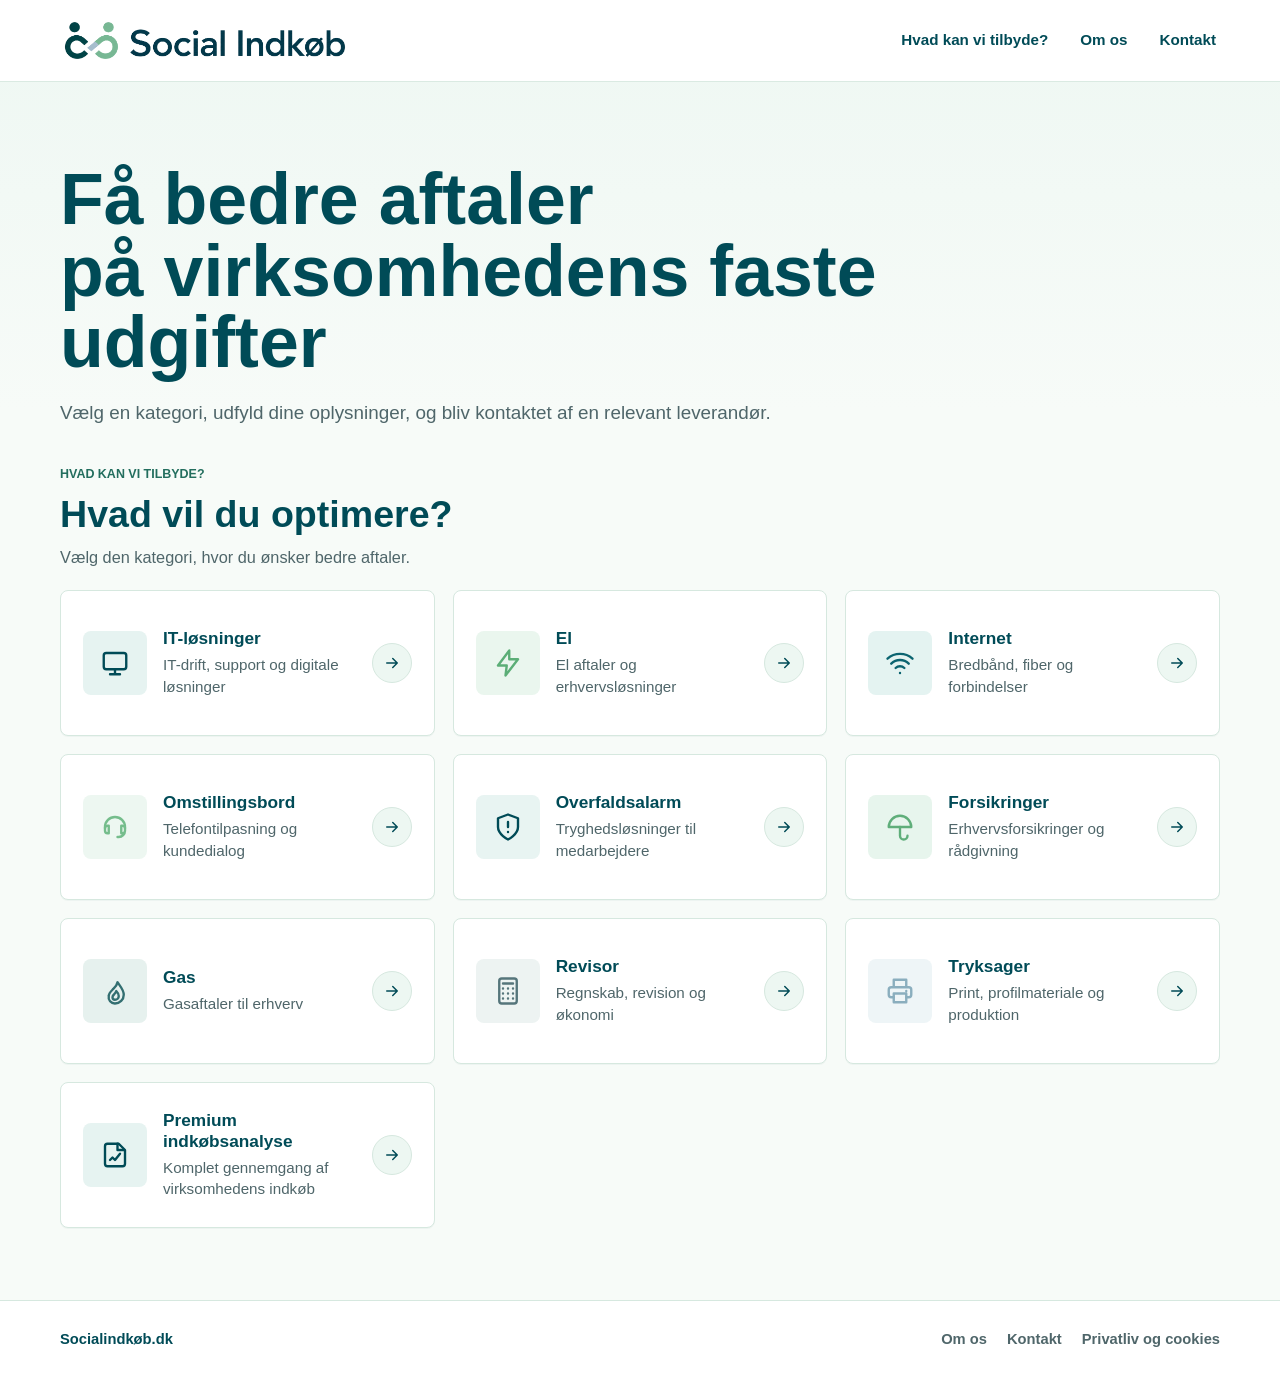
==== commit 03ae3e80: "Add files via upload" ====
--- a/index.html
+++ b/index.html
@@ -15,14 +15,10 @@
       <a class="brand" href="#top" aria-label="Socialindkøb.dk forside">
         <img
           src="assets/social-indkob-logo-clean.png"
-          alt="Social Indkøb"
+          alt=""
           class="brand-logo"
-          onerror="this.hidden = true; this.nextElementSibling.hidden = false;"
+          onerror="this.style.display = 'none';"
         >
-        <span class="brand-fallback" hidden>
-          <span class="brand-fallback-mark">SI</span>
-          <span>Social Indkøb</span>
-        </span>
       </a>
       <nav class="main-nav" aria-label="Hovednavigation">
         <a href="#tilbud">Hvad kan vi tilbyde?</a>
@@ -34,7 +30,6 @@
     <main id="top">
       <section class="hero" aria-labelledby="hero-title">
         <div class="hero-copy">
-          <p class="eyebrow">Socialindkøb.dk</p>
           <h1 id="hero-title">
             Få bedre aftaler
             <span>på virksomhedens faste udgifter</span>
--- a/styles.css
+++ b/styles.css
@@ -111,29 +111,6 @@
   height: auto;
 }
 
-.brand-fallback {
-  align-items: center;
-  gap: 10px;
-  color: var(--petrol);
-  font-size: 1.18rem;
-  font-weight: 800;
-}
-
-.brand-fallback:not([hidden]) {
-  display: inline-flex;
-}
-
-.brand-fallback-mark {
-  display: grid;
-  width: 38px;
-  height: 38px;
-  place-items: center;
-  border-radius: 50%;
-  background: var(--petrol);
-  color: #fff;
-  font-size: 0.82rem;
-}
-
 .main-nav {
   display: flex;
   align-items: center;
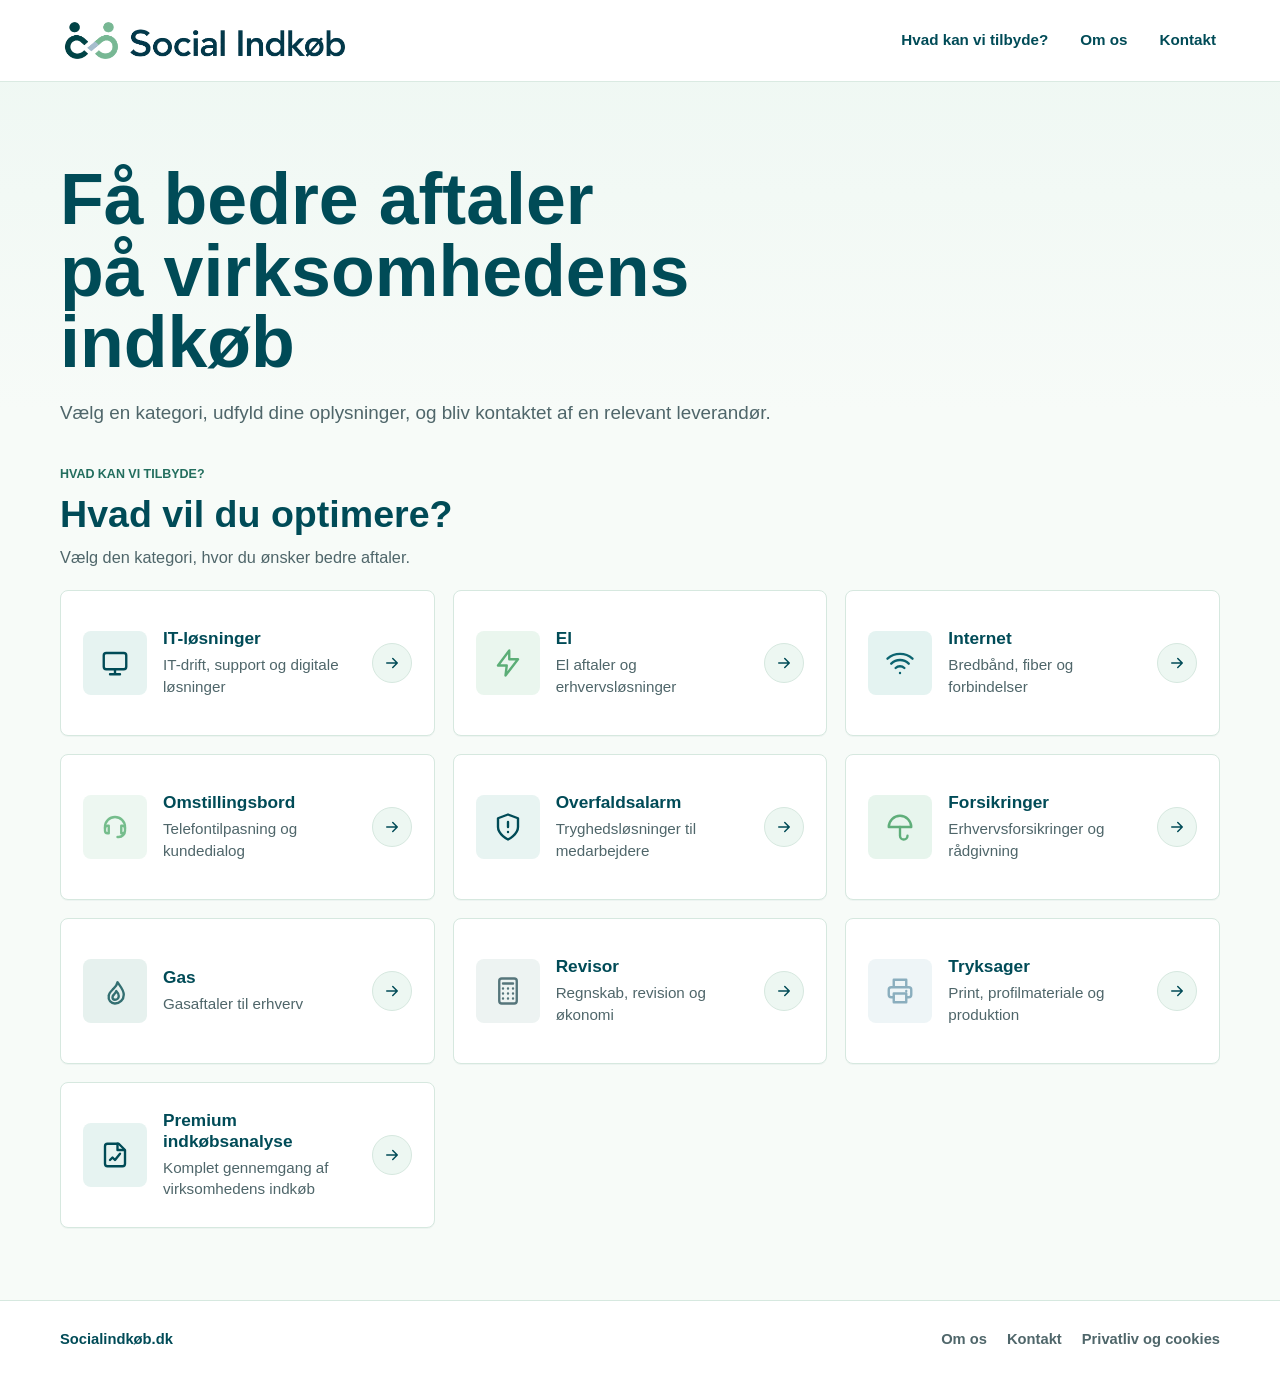
==== commit 6183ab66: "Add files via upload" ====
--- a/index.html
+++ b/index.html
@@ -32,7 +32,7 @@
         <div class="hero-copy">
           <h1 id="hero-title">
             Få bedre aftaler
-            <span>på virksomhedens faste udgifter</span>
+            <span>på virksomhedens indkøb</span>
           </h1>
           <p class="hero-subtitle">
             Vælg en kategori, udfyld dine oplysninger, og bliv kontaktet af en relevant
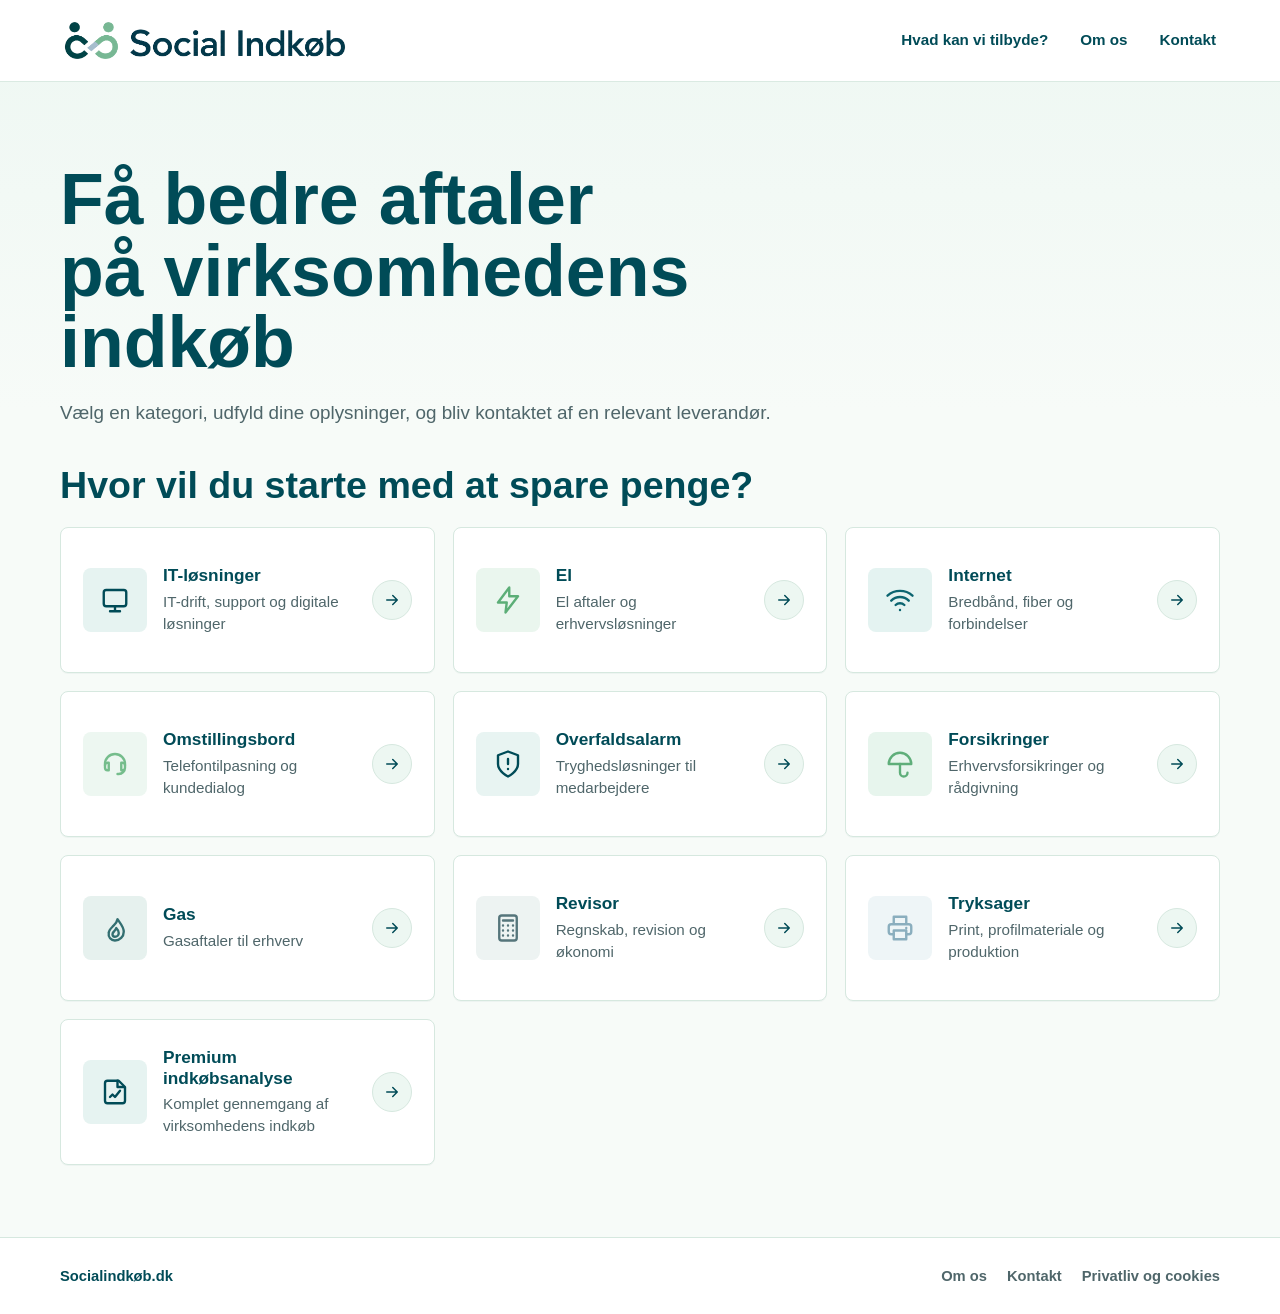
==== commit c8fd198f: "Add files via upload" ====
--- a/index.html
+++ b/index.html
@@ -44,9 +44,7 @@
       <section class="category-section" id="tilbud" aria-labelledby="category-title">
         <div class="section-heading">
           <div>
-            <p class="eyebrow">Hvad kan vi tilbyde?</p>
-            <h2 id="category-title">Hvad vil du optimere?</h2>
-            <p class="section-subtitle">Vælg den kategori, hvor du ønsker bedre aftaler.</p>
+            <h2 id="category-title">Hvor vil du starte med at spare penge?</h2>
           </div>
         </div>
 
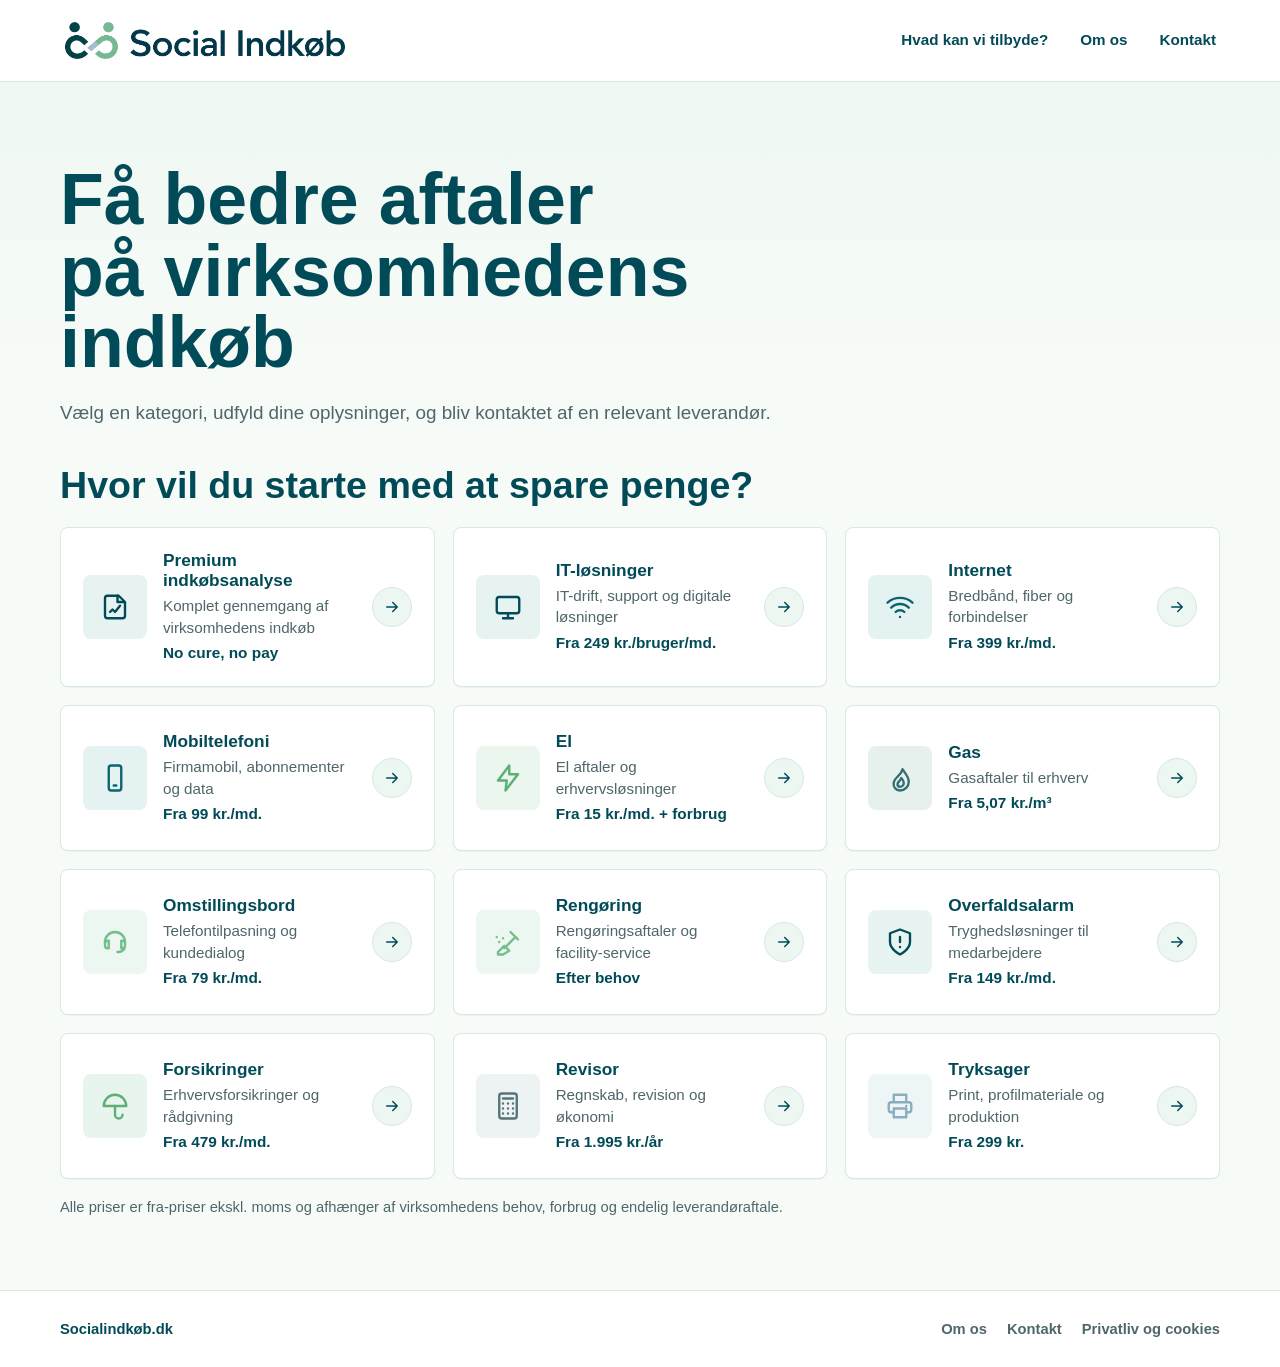
==== commit 3b18c25b: "Add files via upload" ====
--- a/index.html
+++ b/index.html
@@ -49,6 +49,10 @@
         </div>
 
         <div class="category-grid" id="categoryGrid"></div>
+        <p class="price-note">
+          Alle priser er fra-priser ekskl. moms og afhænger af virksomhedens behov,
+          forbrug og endelig leverandøraftale.
+        </p>
       </section>
     </main>
 
--- a/styles.css
+++ b/styles.css
@@ -323,11 +323,13 @@
 }
 
 .category-text {
+  display: grid;
+  gap: 4px;
   min-width: 0;
 }
 
 .category-card h3 {
-  margin: 0 0 5px;
+  margin: 0;
   color: var(--petrol);
   font-size: 1.08rem;
   line-height: 1.2;
@@ -339,6 +341,20 @@
   color: var(--muted);
   font-size: 0.95rem;
   line-height: 1.42;
+}
+
+.category-card .category-price {
+  color: var(--petrol);
+  font-size: 0.96rem;
+  font-weight: 800;
+}
+
+.price-note {
+  max-width: 840px;
+  margin: 18px 0 0;
+  color: var(--muted);
+  font-size: 0.92rem;
+  line-height: 1.45;
 }
 
 .arrow-icon {
@@ -720,6 +736,11 @@
     font-size: 0.88rem;
   }
 
+  .category-card .category-price,
+  .price-note {
+    font-size: 0.86rem;
+  }
+
   .arrow-icon {
     width: 34px;
     height: 34px;
